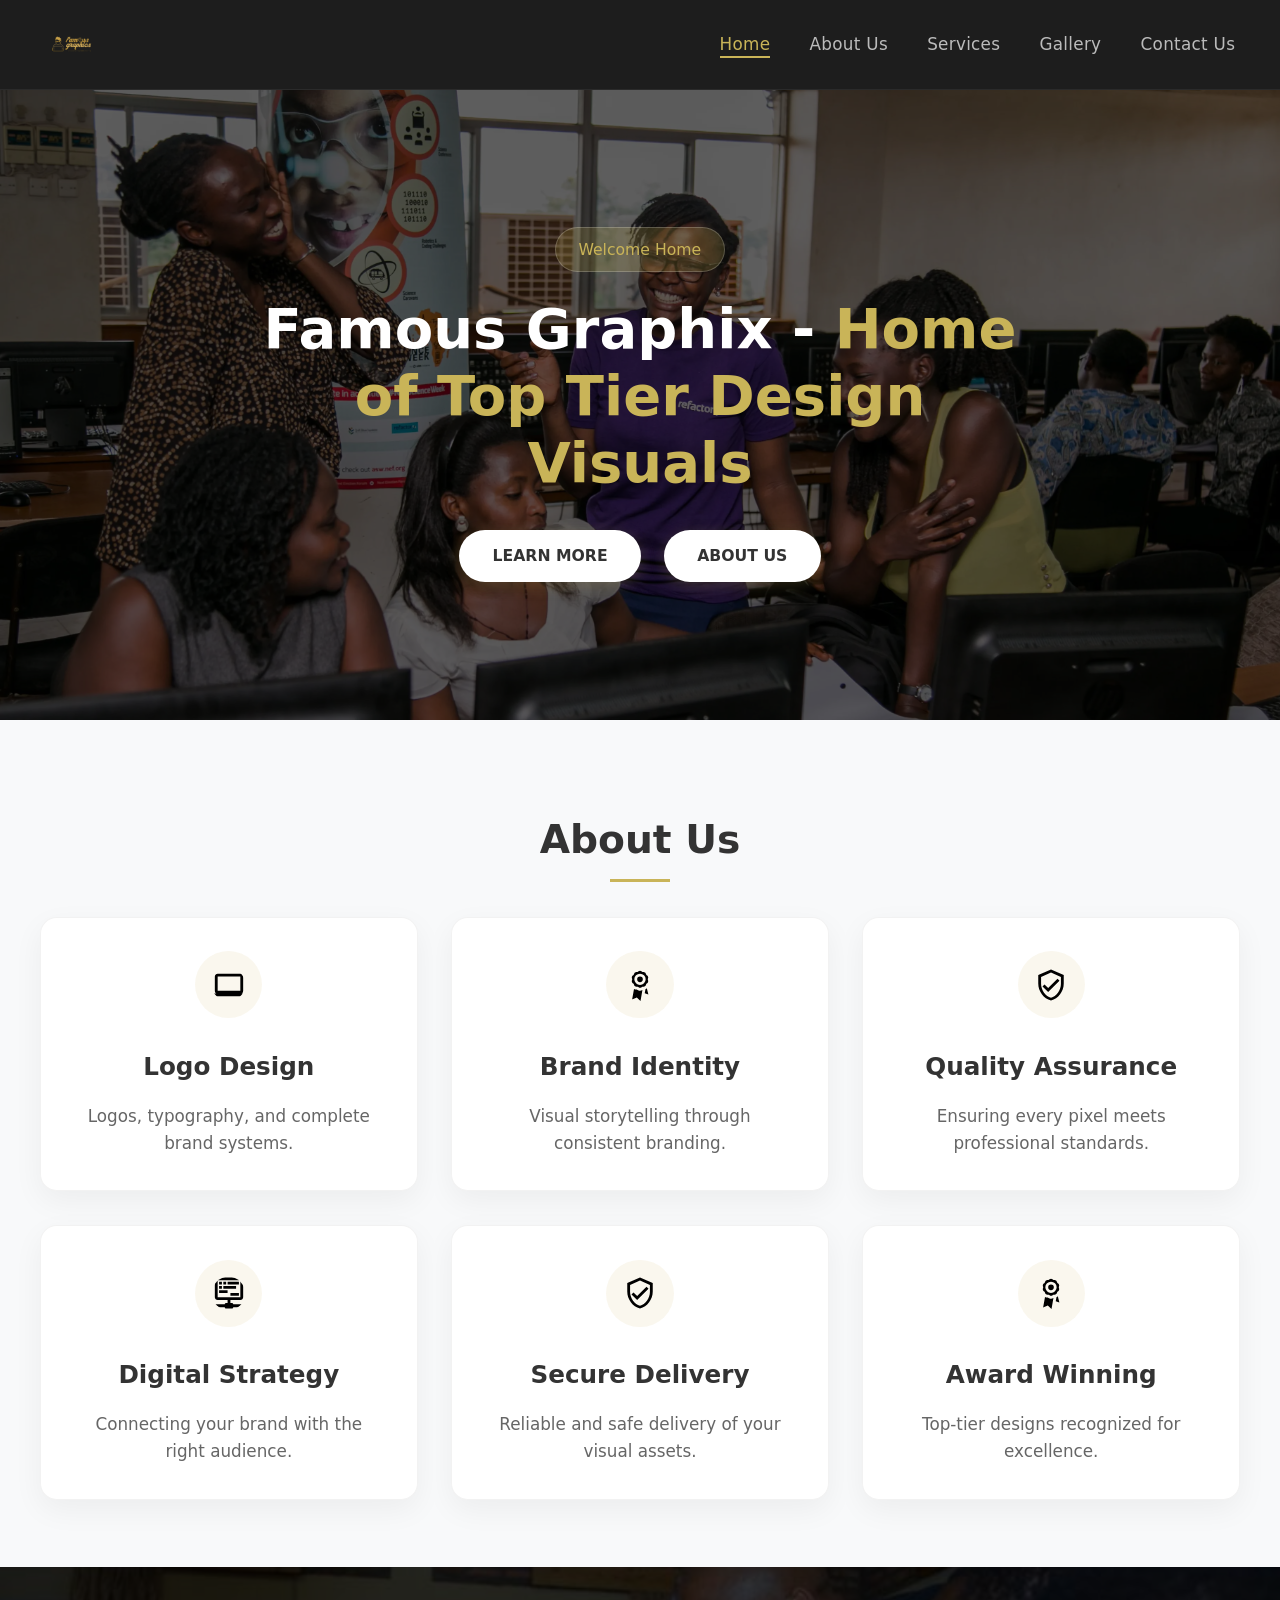
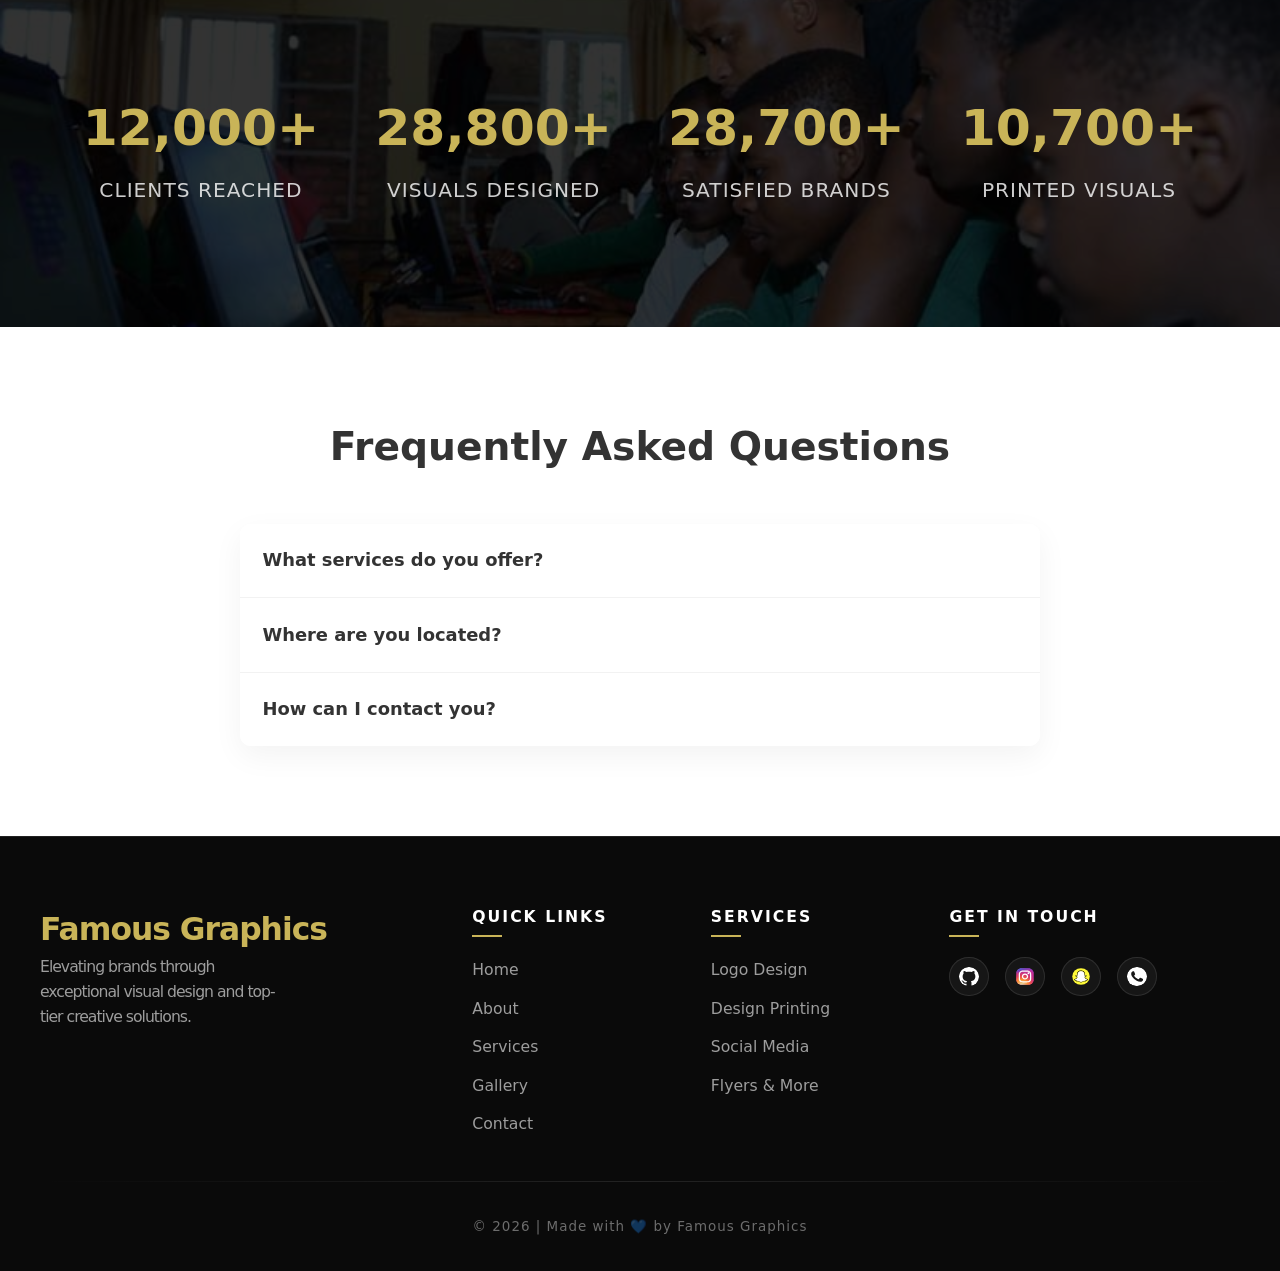
==== index.html @ 084021ab "This is my first famous graphics commit" ====
<!DOCTYPE html>
<html lang="en">
<head>
    <meta charset="UTF-8">
    <meta name="viewport" content="width=device-width, initial-scale=1.0">
    <title>FAMOUS GRAPHICS | LET US CREATE YOUR VISUAL STORY</title>
    <link rel="icon" href="img/favicon.ico">
    <link rel="stylesheet" href="css/style.css">
    <link rel="stylesheet" href="css/global.css">
</head>
<body>
    <nav class="primaryNav">
        <img src="img/newLogo.png" alt="famous graphics logo" class="famousbrand">
        <img src="img/menu-open.png" alt="menu" class="open" id="menuToggle">
        <ul class="navLinks">
            <li><a href="index.html" class="active">Home</a></li>
            <li><a href="about.html">About Us</a></li>
            <li><a href="services.html">Services</a></li>
            <li><a href="gallery.html">Gallery</a></li>
            <li><a href="contact.html">Contact Us</a></li>
        </ul>
    </nav>
    <header>
        <section id="headerInfo">
            <p class="welcome">Welcome Home</p>
            <h1>Famous Graphix - <span>Home of Top Tier Design Visuals</span></h1>
            <div class="btns">
                <a href="#" data-modal="learnMore">LEARN MORE</a>
                <a href="about.html">ABOUT US</a>
            </div>
        </section>
    </header>
    
    <div class="container">
        <h2>About Us</h2>
        <div class="myContainers">
            <div class="card">
                <img src="img/laptop.svg" alt="Laptop Icon">
                <h3>Logo Design</h3>
                <p>Logos, typography, and complete brand systems.</p>
            </div>
            <div class="card">
                <img src="img/seal-variant.svg" alt="Seal Icon">
                <h3>Brand Identity</h3>
                <p>Visual storytelling through consistent branding.</p>
            </div>
            <div class="card">
                <img src="img/shield-check-outline.svg" alt="Shield Icon">
                <h3>Quality Assurance</h3>
                <p>Ensuring every pixel meets professional standards.</p>
            </div>
            <div class="card">
                <img src="img/network-pos.svg" alt="Network Icon">
                <h3>Digital Strategy</h3>
                <p>Connecting your brand with the right audience.</p>
            </div>
            <div class="card">
                <img src="img/shield-check-outline.svg" alt="Shield Icon">
                <h3>Secure Delivery</h3>
                <p>Reliable and safe delivery of your visual assets.</p>
            </div>
            <div class="card">
                <img src="img/seal-variant.svg" alt="Seal Icon">
                <h3>Award Winning</h3>
                <p>Top-tier designs recognized for excellence.</p>
            </div>
        </div>
    </div>

    <section class="client">
        <div class="clientsReached">
            <div class="clientCard">
                <h2>12,000+</h2>
                <p>Clients Reached</p>
            </div>
            <div class="clientCard">
                <h2>28,800+</h2>
                <p>Visuals Designed</p>
            </div>
            <div class="clientCard">
                <h2>28,700+</h2>
                <p>Satisfied Brands</p>
            </div>
            <div class="clientCard">
                <h2>10,700+</h2>
                <p>Printed Visuals</p>
            </div>
        </div>
    </section>

    <section class="accord">
        <h1>Frequently Asked Questions</h1>
    <div class="accordion">
  <div class="accordion-item">
    <div class="accordion-question">What services do you offer?</div>
    <div class="accordion-answer">
      We provide brand identity design, web design, social media content, and creative consultation.
    </div>
  </div>

  <div class="accordion-item">
    <div class="accordion-question">Where are you located?</div>
    <div class="accordion-answer">
      We are based in Accra, Ghana, but we collaborate with clients worldwide.
    </div>
  </div>

  <div class="accordion-item">
    <div class="accordion-question">How can I contact you?</div>
    <div class="accordion-answer">
      You can reach us via email or phone, or simply fill out our contact form.
    </div>
  </div>
</div>
</section>
<footer>
    <section class="footerInfo">
        <div class="items">
            <a href="index.html" class="brand">Famous Graphics</a>
            <p>Elevating brands through exceptional visual design and top-tier creative solutions.</p>
        </div>
        <div class="navItems">
            <p class="heads">Quick Links</p>
            <ul>
                <li><a href="index.html">Home</a></li>
                <li><a href="about.html">About</a></li>
                <li><a href="services.html">Services</a></li>
                <li><a href="gallery.html">Gallery</a></li>
                <li><a href="contact.html">Contact</a></li>
            </ul>
        </div>
        <div class="services">
            <p class="heads">Services</p>
            <ul>
                <li><a href="services.html">Logo Design</a></li>
                <li><a href="services.html">Design Printing</a></li>
                <li><a href="services.html">Social Media</a></li>
                <li><a href="services.html">Flyers & More</a></li>
            </ul>
        </div>
        <div class="contact">
            <p class="heads">Get In Touch</p>
            <div class="contact-icons">
                <a href="https://github.com/FAMOUS223-hub" target="_blank" rel="noopener"><img src="img/github-142-svgrepo-com.svg" alt="GitHub"></a>
                <a href="https://www.instagram.com/famous_graphics0/" target="_blank" rel="noopener"><img src="img/instagram-1-svgrepo-com.svg" alt="Instagram"></a>
                <a href="https://www.snapchat.com/add/king_famous235" target="_blank" rel="noopener"><img src="img/snapchat-svgrepo-com.svg" alt="Snapchat"></a>
                <a href="https://wa.me/+233598109267" target="_blank" rel="noopener"><img src="img/whatsapp-128-svgrepo-com.svg" alt="WhatsApp"></a>
            </div>
        </div>
    </section> 
    <div class="footer-divider"></div>
    <p class="made">  &copy; <span id="copyRight"></span> | Made with 💙 by Famous Graphics</p>
</footer>

    <div class="modal-overlay" id="modalOverlay">
        <div class="modal" id="modal">
            <button class="modal-close" id="modalClose">&times;</button>
            <div class="modal-content" id="modalContent"></div>
        </div>
    </div>

    <script src="js/script.js"></script>
</body>
</html>
---- css/style.css ----
body{
    background-color: #f8f9fa;
    color: #333;
    line-height: 1.6;
}
header{
    background-image: url(../img/img1.webp);
    background-position: center;
    background-size: cover;
    background-repeat: no-repeat;
    height: 70vh;
    background-color: rgba(0, 0, 0, 0.6);
    background-blend-mode: overlay;
    color: white;
    display: flex;
    justify-content: center;
    align-items: center;
    text-align: center;
    background-attachment: fixed;
    margin-bottom: 2rem;
}
#headerInfo{
    display: flex;
    justify-content: center;
    align-items: center;
    flex-direction: column;
    max-width: 800px;
    padding: 2rem;
}
section .welcome{
    background-color: rgba(201, 180, 88, 0.2);
    color: #c9b458;
    padding: 0.8rem 2rem;
    font-size: 1.4rem;
    border-radius: 5rem;
    border: 1px solid rgba(255, 255, 255, 0.2);
    margin-bottom: 2rem;
    display: inline-block;
}
#headerInfo h1{
    font-size: 5rem;
    margin-bottom: 2rem;
    line-height: 1.2;
}

#headerInfo span{
    color: #c9b458;
}

.btns{
    display: flex;
    justify-content: center;
    gap: 2rem;
    margin-top: 1rem;
}
.btns a{
    background-color: #fff;
    padding: 1.2rem 3rem;
    font-size: 1.4rem;
    font-weight: 600;
    color: #333;
    border-radius: 50rem;
    transition: all 0.3s ease;
    box-shadow: 0 4px 15px rgba(201, 180, 88, 0.2);
}

.btns a:hover{
    background-color: #c9b458;
    color: white;
    box-shadow: 0 8px 25px rgba(201, 180, 88, 0.5);
    transform: translateY(-3px);
}

.container{
    display: flex;
    justify-content: center;
    align-items: center;
    flex-direction: column;
    padding: 6rem 2rem;
}
.container h2{
    font-size: 3.5rem;
    margin-bottom: 4rem;
    color: #333;
    position: relative;
}

.container h2::after {
    content: '';
    position: absolute;
    bottom: -10px;
    left: 50%;
    transform: translateX(-50%);
    width: 60px;
    height: 3px;
    background-color: #c9b458;
}

.myContainers{
    display: flex;
    justify-content: center;
    gap: 3rem;
    max-width: 1200px;
    flex-wrap: wrap;
}
.card{
    background-color: #fff;
    padding: 3rem;
    border-radius: 1.5rem;
    flex: 1 1 300px;
    border: 1px solid rgba(0, 0, 0, 0.05);
    box-shadow: 0 10px 30px rgba(0, 0, 0, 0.05);
    text-align: center;
    transition: all 0.3s ease;
}

.card:hover {
    transform: translateY(-10px);
    box-shadow: 0 20px 40px rgba(0, 0, 0, 0.1);
}

.card img{
    height: 6rem;
    background-color: rgba(201, 180, 88, 0.1);
    border-radius: 50%;
    padding: 1.5rem;
    margin-bottom: 2rem;
}
.card h3{
    font-size: 2.2rem;
    color: #333;
    margin-bottom: 1.5rem;
}
.card p{
    font-size: 1.5rem;
    color: #666;
}
.client{
    min-height: 40vh;
    padding: 6rem 2rem;
    display: flex;
    justify-content: center;
    align-items: center;
    width: 100%;
    background-image: url(../img/img3.jpg);
    background-position: center;
    background-size: cover;
    background-repeat: no-repeat;
    background-attachment: fixed;
    background-color: rgba(0, 0, 0, 0.8);
    background-blend-mode: overlay;
    color: #fff;  
    text-align: center;
}
.clientsReached{
    display: flex;
    justify-content: center;
    align-items: center;
    gap: 5rem;
    flex-wrap: wrap;
    max-width: 1200px;
}
.clientCard{
    text-align: center;
}
.clientCard h2{
    font-size: 4.5rem;
    color: #c9b458;
    margin-bottom: 0.5rem;
}
.clientCard p{
    font-size: 1.8rem;
    text-transform: uppercase;
    letter-spacing: 1px;
    opacity: 0.8;
}
.accord{
    padding: 8rem 2rem;
    background-color: #fff;
}

.accord h1 {
    font-size: 3.5rem;
    text-align: center;
    margin-bottom: 4rem;
}

.accordion {
    width: 100%;
    max-width: 800px;
    margin: 0 auto;
    border: none;
    border-radius: 1rem;
    overflow: hidden;
    box-shadow: 0 10px 30px rgba(0, 0, 0, 0.05);
}

.accordion-item {
    border-bottom: 1px solid rgba(0, 0, 0, 0.05);
}

.accordion-item:last-child {
    border-bottom: none;
}

.accordion-question {
    background: #fff;
    color: #333;
    padding: 2rem;
    cursor: pointer;
    font-weight: 600;
    transition: all 0.3s ease;
    font-size: 1.6rem;
    display: flex;
    justify-content: space-between;
    align-items: center;
}

.accordion-question:hover {
    background: #fafafa;
    color: #c9b458;
}

.accordion-answer {
    display: none;
    padding: 2rem;
    background: #fdfdfd;
    color: #666;
    font-size: 1.5rem;
    border-top: 1px solid rgba(0, 0, 0, 0.02);
}

.accordion-answer.show {
    display: block;
    animation: slideDown 0.3s ease-out;
}

@keyframes slideDown {
    from { opacity: 0; transform: translateY(-10px); }
    to { opacity: 1; transform: translateY(0); }
}
---- css/global.css ----
*{
    padding: 0;
    margin: 0;
    box-sizing: border-box;
    list-style: none;
    text-decoration: none;
    font-family: system-ui, -apple-system, BlinkMacSystemFont, 'Segoe UI', Roboto, Oxygen, Ubuntu, Cantarell, 'Open Sans', 'Helvetica Neue', sans-serif;
}
body {
    padding-top: 8rem;
}

/* ─── Navigation ─── */
.primaryNav {
    position: fixed;
    top: 0;
    left: 0;
    width: 100%;
    height: 8rem;
    z-index: 1000;
    display: flex;
    justify-content: space-between;
    align-items: center;
    padding: 0 4rem;
    background: rgba(10, 10, 10, 0.92);
    -webkit-backdrop-filter: blur(12px);
    backdrop-filter: blur(12px);
    border-bottom: 1px solid rgba(255, 255, 255, 0.06);
    transition: all 0.3s ease;
}

.famousbrand {
    height: 5rem;
    width: auto;
}

.navLinks {
    display: flex;
    align-items: center;
    gap: 3.5rem;
    list-style: none;
}

.navLinks li a {
    color: rgba(255, 255, 255, 0.7);
    font-size: 1.5rem;
    font-weight: 500;
    text-decoration: none;
    transition: all 0.3s ease;
    position: relative;
    letter-spacing: 0.3px;
}

.navLinks li a::after {
    content: '';
    position: absolute;
    bottom: -4px;
    left: 0;
    width: 0;
    height: 2px;
    background: #c9b458;
    transition: width 0.3s ease;
}

.navLinks li a:hover {
    color: #c9b458;
}

.navLinks li a:hover::after {
    width: 100%;
}

.navLinks li a.active {
    color: #c9b458;
}

.navLinks li a.active::after {
    width: 100%;
}

.open {
    display: none;
    height: 2.8rem;
    cursor: pointer;
    transition: all 0.3s ease;
    z-index: 1001;
}

.open:hover {
    opacity: 0.7;
}

@media (max-width: 768px) {
    .open {
        display: block;
         background-color: white;
         border-radius: 0.5rem;
         padding: 0.3rem;
    }

    .navLinks {
        position: fixed;
        top: 0;
        right: -100%;
        width: 28rem;
        height: 100vh;
        background: rgba(10, 10, 10, 0.98);
        -webkit-backdrop-filter: blur(16px);
        backdrop-filter: blur(16px);
        flex-direction: column;
        justify-content: center;
        align-items: center;
        gap: 3rem;
        transition: right 0.4s cubic-bezier(0.25, 0.46, 0.45, 0.94);
        z-index: 999;
        border-left: 1px solid rgba(255, 255, 255, 0.06);
    }

    .navLinks.active {
        right: 0;
    }

    .navLinks li a {
        font-size: 2rem;
        color: rgba(255, 255, 255, 0.6);
    }

    .primaryNav {
        padding: 0 2rem;
    }
}

/* ─── Modal ─── */
.modal-overlay {
    display: none;
    position: fixed;
    inset: 0;
    background: rgba(0, 0, 0, 0.6);
    -webkit-backdrop-filter: blur(4px);
    backdrop-filter: blur(4px);
    z-index: 2000;
    justify-content: center;
    align-items: center;
    padding: 2rem;
}

.modal-overlay.active {
    display: flex;
}

.modal {
    background: #fff;
    border-radius: 2rem;
    padding: 4rem;
    max-width: 56rem;
    width: 100%;
    max-height: 80vh;
    overflow-y: auto;
    position: relative;
    animation: modalIn 0.3s ease-out;
}

.modal:has(.project-modal) {
    max-width: 72rem;
}

@media (max-width: 768px) {
    .modal:has(.project-modal) {
        max-width: 100%;
    }
}

@keyframes modalIn {
    from {
        opacity: 0;
        transform: scale(0.95) translateY(10px);
    }
    to {
        opacity: 1;
        transform: scale(1) translateY(0);
    }
}

.modal-close {
    position: absolute;
    top: 1.5rem;
    right: 1.5rem;
    background: none;
    border: none;
    font-size: 3rem;
    color: #999;
    cursor: pointer;
    transition: color 0.3s ease;
    line-height: 1;
    padding: 0.5rem;
}

.modal-close:hover {
    color: #333;
}

.modal-content h2 {
    font-size: 2.8rem;
    color: #1a1a1a;
    margin-bottom: 1.5rem;
}

.modal-content h2 span {
    color: #c9b458;
}

.modal-content p {
    font-size: 1.6rem;
    color: #666;
    line-height: 1.8;
    margin-bottom: 1.5rem;
}

.modal-content ul {
    list-style: none;
    padding: 0;
    margin-bottom: 2rem;
}

.modal-content ul li {
    font-size: 1.5rem;
    color: #555;
    padding: 0.6rem 0;
    padding-left: 2.5rem;
    position: relative;
    border-bottom: 1px solid rgba(0, 0, 0, 0.04);
}

.modal-content ul li::before {
    content: '\2713';
    position: absolute;
    left: 0;
    color: #c9b458;
    font-weight: 700;
}

.modal-cta {
    display: inline-block;
    padding: 1.2rem 3rem;
    background: linear-gradient(135deg, #c9b458, #b8960f);
    color: #fff;
    font-size: 1.4rem;
    font-weight: 700;
    border-radius: 50rem;
    text-decoration: none;
    transition: all 0.3s ease;
}

.modal-cta:hover {
    transform: translateY(-2px);
    box-shadow: 0 8px 25px rgba(201, 180, 88, 0.3);
}

footer {
    background-color: #0a0a0a;
    color: #ffffff;
    padding: 6rem 2rem 3rem;
    display: flex;
    flex-direction: column;
    align-items: center;
    border-top: 1px solid rgba(255, 255, 255, 0.094);
}

.footerInfo {
    width: 100%;
    max-width: 1200px;
    display: grid;
    grid-template-columns: 2fr 1fr 1fr 1.5fr;
    gap: 4rem;
    margin-bottom: 4rem;
}

.items{
    font-size: 2.8rem;
    color: #c9b458;
    margin-bottom: 1.5rem;
    display: inline-block;
    letter-spacing: -1px;
}
.items img {
    height: 20rem;
    margin-left: 0.5rem;
    filter: drop-shadow(0 10px 20px rgba(0, 0, 0, 0.5));
    animation: glow 2s infinite alternate;
}

.items p {
    font-size: 1.4rem;
    line-height: 1.6;
    color: rgba(255, 255, 255, 0.6);
    max-width: 250px;
}

.heads {
    font-size: 1.4rem;
    font-weight: 700;
    color: #ffffff;
    text-transform: uppercase;
    letter-spacing: 2px;
    margin-bottom: 2.5rem;
    position: relative;
}

.heads::after {
    content: '';
    position: absolute;
    left: 0;
    bottom: -8px;
    width: 30px;
    height: 2px;
    background-color: #c9b458;
}


.navItems ul,
.services ul {
    display: flex;
    flex-direction: column;
    gap: 1.2rem;
}

.navItems ul li a,
.services ul li a {
    color: rgba(255, 255, 255, 0.6);
    font-size: 1.4rem;
    transition: all 0.3s ease;
    position: relative;
    width: fit-content;
}


.navItems ul li a:hover,
.services ul li a:hover {
    color: #c9b458;
    padding-left: 5px;
}

.items .brand {
    color: #c9b458;
    font-weight: 700;
}

.contact .heads {
    margin-bottom: 2.5rem;
}

.contact-icons {
    display: flex;
    gap: 1.5rem;
    margin-top: 1rem;
}

.contact img {
    height: 3.5rem;
    width: 3.5rem;
    background-color: rgba(255, 255, 255, 0.05);
    border-radius: 50%;
    padding: 0.8rem;
    transition: all 0.3s ease;
    border: 1px solid rgba(255, 255, 255, 0.1);
}

.contact a:hover img {
    background-color: #c9b458;
    transform: translateY(-5px) scale(1.1);
    border-color: #c9b458;
}

.footer-divider {
    width: 100%;
    max-width: 1200px;
    height: 1px;
    background: linear-gradient(to right, transparent, rgba(255, 255, 255, 0.1), transparent);
    margin-bottom: 3rem;
}

.made {
    font-size: 1.2rem;
    color: rgba(255, 255, 255, 0.4);
    letter-spacing: 1px;
    text-align: center;
}

@media (max-width: 992px) {
    .footerInfo {
        grid-template-columns: 1fr 1fr;
        gap: 4rem 2rem;
    }
}

@media (max-width: 43rem) {
    html {
        font-size: 35%;
    }
    
    footer {
        padding: 4rem 2rem 2rem;
    }
    
    .footerInfo {
        grid-template-columns: 1fr;
        text-align: center;
        gap: 3.5rem;
    }

    .items p {
        max-width: 100%;
    }

    .heads::after {
        left: 50%;
        transform: translateX(-50%);
    }

    .contact-icons {
        justify-content: center;
    }
}

/* --- Premium Animation System --- */

@keyframes fadeInUp {
    from {
        opacity: 0;
        transform: translateY(30px);
    }
    to {
        opacity: 1;
        transform: translateY(0);
    }
}

@keyframes fadeInScale {
    from {
        opacity: 0;
        transform: scale(0.95);
    }
    to {
        opacity: 1;
        transform: scale(1);
    }
}

/* Entrance Animations */
header #headerInfo h1 {
    animation: fadeInUp 1s cubic-bezier(0.25, 0.46, 0.45, 0.94) forwards;
}

header #headerInfo .welcome {
    animation: fadeInScale 0.8s cubic-bezier(0.25, 0.46, 0.45, 0.94) forwards;
}

header #headerInfo .btns {
    animation: fadeInUp 1s cubic-bezier(0.25, 0.46, 0.45, 0.94) 0.2s backwards;
}

/* Scroll Animations */
@supports (animation-timeline: view()) {
    section, .container, .card, .clientCard, .accordion-item {
        animation: revealOnScroll linear both;
        animation-timeline: view();
        animation-range: entry 15% cover 35%;
    }

    @keyframes revealOnScroll {
        from {
            opacity: 0;
            transform: translateY(40px);
        }
        to {
            opacity: 1;
            transform: translateY(0);
        }
    }
}

/* Hover Effects */
.card {
    transition: transform 0.3s ease, box-shadow 0.3s ease;
}

.card:hover {
    transform: translateY(-8px);
    box-shadow: 0 15px 30px rgba(0,0,0,0.1);
}

/* Glow Animation */
@keyframes glow {
    from {
        filter: drop-shadow(0 5px 15px rgba(201, 180, 88, 0.3));
    }
    to {
        filter: drop-shadow(0 10px 30px rgba(201, 180, 88, 0.6));
    }
}

/* Utilities */
html {
    font-size: 70%;
    scroll-behavior: smooth;
    -webkit-font-smoothing: antialiased;
}
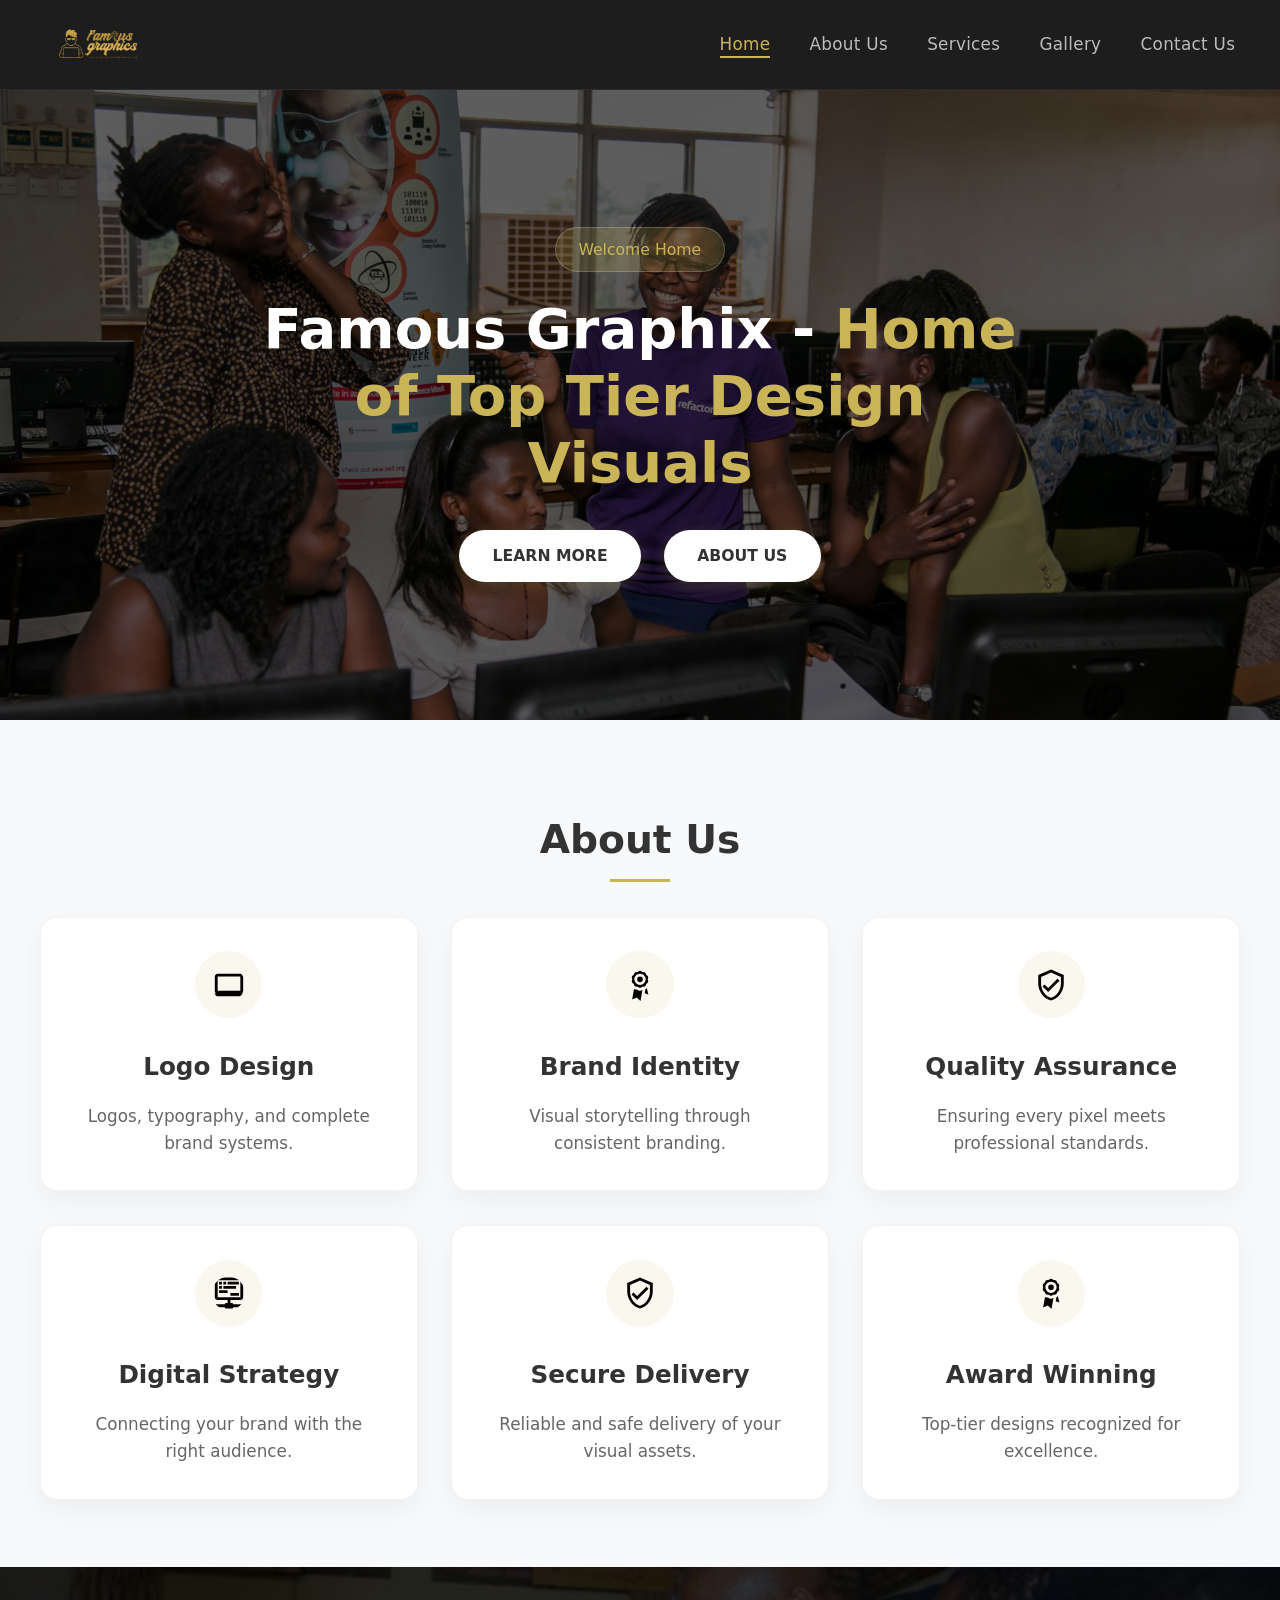
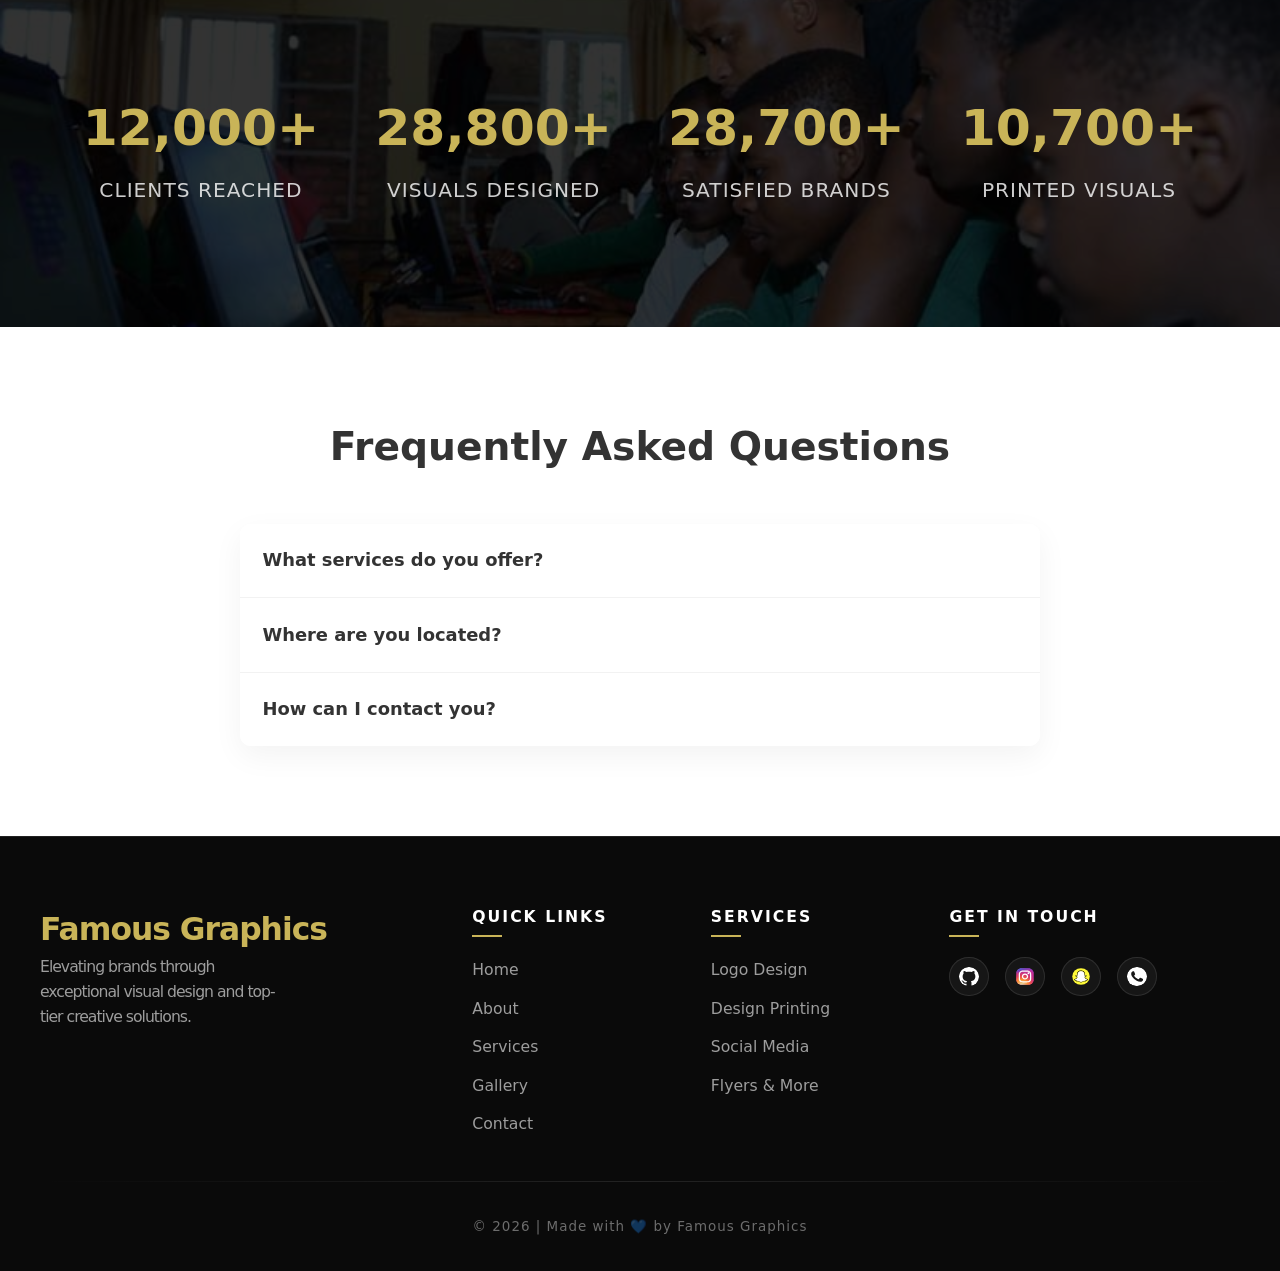
==== commit 53548c09: "I changed my hamburger menu and also added google map to  my contact page" ====
--- a/index.html
+++ b/index.html
@@ -11,7 +11,7 @@
 <body>
     <nav class="primaryNav">
         <img src="img/newLogo.png" alt="famous graphics logo" class="famousbrand">
-        <img src="img/menu-open.png" alt="menu" class="open" id="menuToggle">
+        <img src="img/menu.png" alt="menu" class="open" id="menuToggle">
         <ul class="navLinks">
             <li><a href="index.html" class="active">Home</a></li>
             <li><a href="about.html">About Us</a></li>
--- a/css/global.css
+++ b/css/global.css
@@ -30,7 +30,7 @@
 }
 
 .famousbrand {
-    height: 5rem;
+    height: 10rem;
     width: auto;
 }
 
